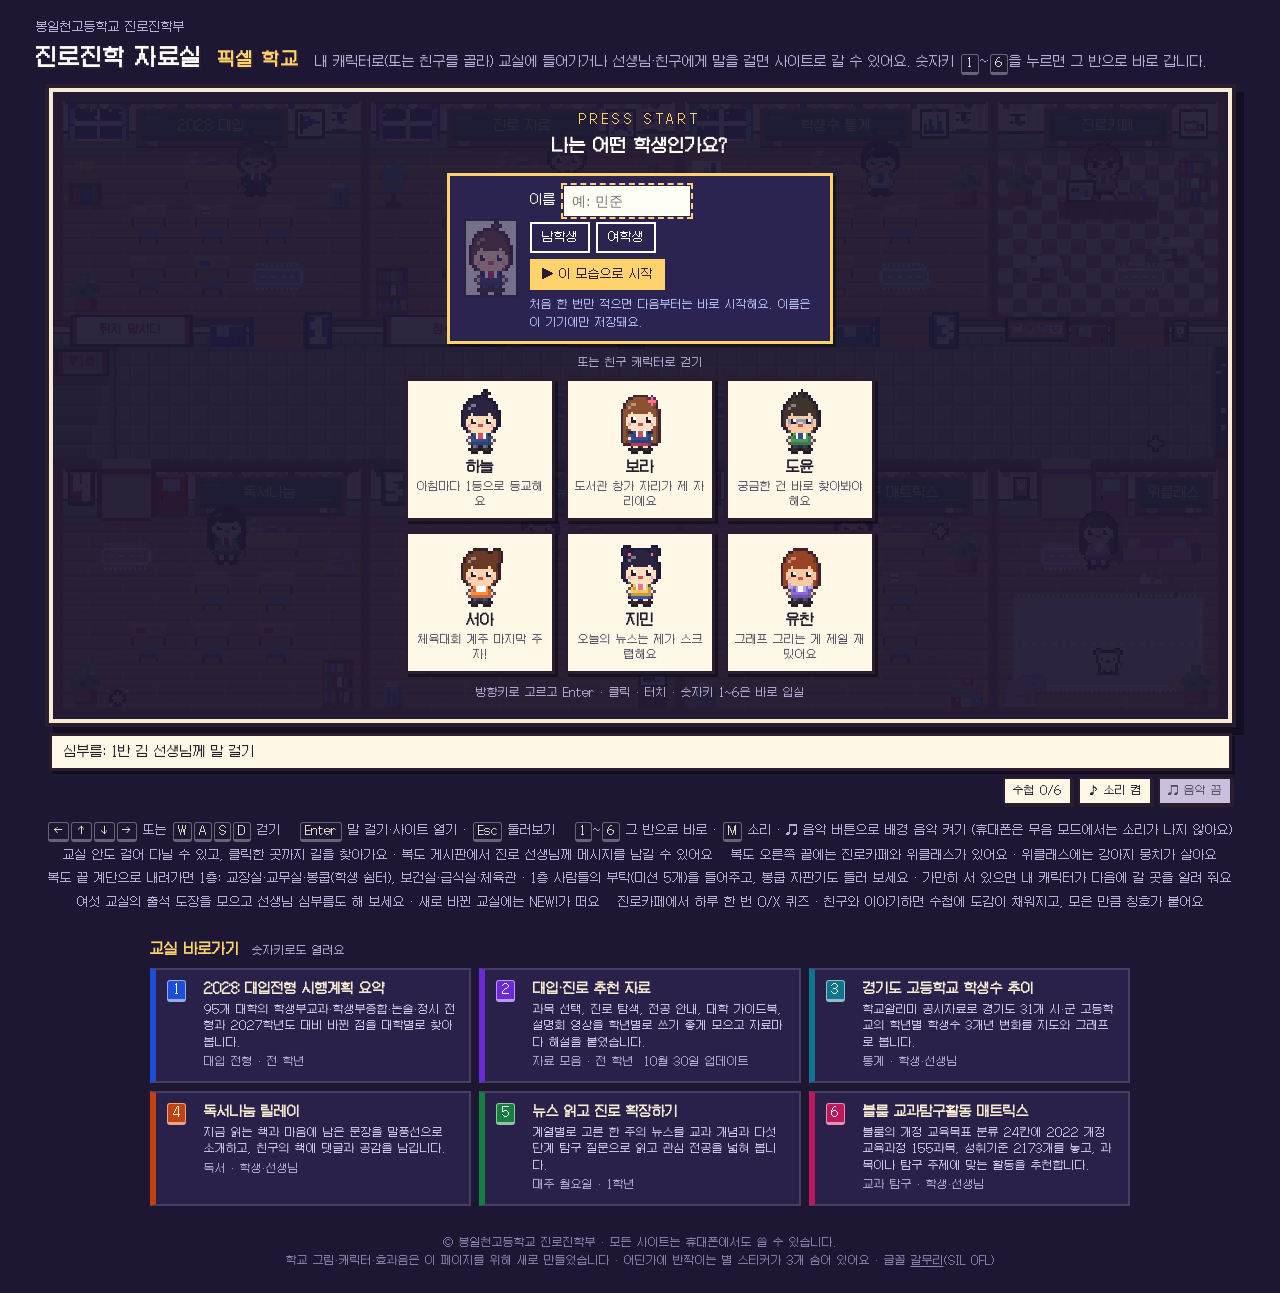
==== index.html @ 915bf300 "레슬링부 남학생·레슬링복, 2층 저녁은 선생님만·교실 불 켜기, 파비콘(쿠리만쥬 쌤)·미리보기 그림 갱신 Co-Authored-By: Claude Opus 5.5 <noreply@" ====
<!doctype html>
<html lang="ko">
<head>
<meta charset="utf-8">
<meta name="viewport" content="width=device-width, initial-scale=1, viewport-fit=cover">
<title>봉일천고 진로진학 자료실</title>
<meta name="description" content="봉일천고등학교 진로진학부가 만든 학생용 사이트 모음: 2028 대입전형 시행계획 요약, 대입·진로 추천 자료, 경기도 고등학교 학생수 추이, 뉴스 읽고 진로 확장하기, 독서나눔 릴레이, 블룸 교과탐구활동 매트릭스. 픽셀 학교 교실에 들어가면 각 사이트가 열립니다.">
<link rel="icon" href="/favicon.svg?v=2" type="image/svg+xml">
<link rel="icon" href="/favicon-32.png?v=2" sizes="32x32" type="image/png">
<link rel="apple-touch-icon" href="/apple-touch-icon.png?v=2">
<link rel="canonical" href="https://2023swhs3rd-a11y.github.io/">
<meta property="og:type" content="website">
<meta property="og:title" content="봉일천고 진로진학 자료실">
<meta property="og:description" content="픽셀 학교 교실 여섯 칸: 2028 대입전형 시행계획 요약 · 대입·진로 추천 자료 · 경기도 고등학교 학생수 추이 · 독서나눔 릴레이 · 뉴스 읽고 진로 확장하기 · 블룸 교과탐구활동 매트릭스">
<meta property="og:url" content="https://2023swhs3rd-a11y.github.io/">
<meta property="og:site_name" content="봉일천고 진로진학부">
<meta property="og:locale" content="ko_KR">
<meta property="og:image" content="https://2023swhs3rd-a11y.github.io/og.png?v=2">
<meta property="og:image:type" content="image/png">
<meta property="og:image:width" content="1200">
<meta property="og:image:height" content="630">
<meta property="og:image:alt" content="픽셀 학교 복도와 교실 여섯 칸(2028 대입, 진로 자료, 학생수 통계, 독서나눔, 뉴스 탐구, 탐구 매트릭스), 진로카페와 위클래스">
<meta name="twitter:card" content="summary_large_image">
<meta name="twitter:title" content="봉일천고 진로진학 자료실">
<meta name="twitter:description" content="픽셀 학교 교실에 들어가면 진로진학부가 만든 사이트 여섯 곳이 열립니다.">
<meta name="twitter:image" content="https://2023swhs3rd-a11y.github.io/og.png?v=2">
<script>
  // 예전 주소(루트 + #대학 등)로 들어온 링크는 그대로 2028 대시보드로 보낸다
  if (location.hash.length > 1) location.replace('/2028plan/' + location.hash);
</script>
<!-- 이 페이지가 불러올 수 있는 곳을 같은 주소와 게시판 메시지(구글 Apps Script)로만 묶어 둔다 -->
<meta http-equiv="Content-Security-Policy" content="default-src 'self'; script-src 'self' 'unsafe-inline'; style-src 'self' 'unsafe-inline'; img-src 'self' data:; font-src 'self'; media-src 'self' data:; connect-src 'self' https://script.google.com https://script.googleusercontent.com; form-action 'none'; base-uri 'none'; object-src 'none'">
<link rel="preload" href="/assets/school/fonts/galmuri11-subset.woff2?v=32" as="font" type="font/woff2" crossorigin>
<link rel="stylesheet" href="/assets/school/school.css?v=32">
</head>
<body>
<div class="page">
  <header class="top">
    <p class="school">봉일천고등학교 진로진학부</p>
    <h1>진로진학 자료실 <span>픽셀 학교</span></h1>
    <p class="lead">내 캐릭터로(또는 친구를 골라) 교실에 들어가거나 선생님·친구에게 말을 걸면 사이트로 갈 수 있어요. 숫자키 <kbd>1</kbd>~<kbd>6</kbd>을 누르면 그 반으로 바로 갑니다.</p>
  </header>

  <main>
    <div class="stage" id="stage" tabindex="0" aria-label="픽셀 학교 복도. 방향키로 걷고 교실 문 앞에서 Enter로 들어갑니다. 숫자키 1부터 6은 그 반 사이트를 바로 엽니다. 아래 교실 목록에서 열 수도 있습니다.">
      <canvas id="screen" aria-hidden="true"></canvas>
      <div class="labels" id="labels" aria-hidden="true"></div>
      <div class="nametag" id="nametag" hidden aria-hidden="true"></div>
      <div class="bubble me" id="mebub" hidden aria-hidden="true"></div>
      <div class="bubble mono" id="monobub" hidden aria-hidden="true"></div>

      <div class="dialog" id="dialog" role="dialog" aria-modal="false" aria-labelledby="dlg-title" hidden>
        <div class="dlg-face" id="dlg-face" aria-hidden="true"></div>
        <div class="dlg-body">
          <p class="dlg-say" id="dlg-say" aria-live="polite"></p>
          <p class="dlg-room"><span id="dlg-num"></span> <strong id="dlg-title"></strong> <small id="dlg-upd"></small></p>
          <p class="dlg-desc" id="dlg-desc"></p>
          <div class="dlg-btns">
            <button type="button" id="dlg-go">▶ 사이트 열기 <kbd>Enter</kbd></button>
            <button type="button" id="dlg-no">교실 둘러보기 <kbd>Esc</kbd></button>
            <button type="button" id="dlg-info" class="dlg-info" hidden></button>
            <a id="dlg-link" class="dlg-link" target="_blank" rel="noopener" hidden></a>
          </div>
        </div>
      </div>

      <!-- 1층 급식실 식단표 · 교무실 학사일정 달력. 자료는 GitHub Actions가 매일 NEIS에서 받아 둔 data/meal.json, data/schedule.json -->
      <div class="dialog board" id="board" role="dialog" aria-modal="false" aria-labelledby="board-title" hidden>
        <div class="dlg-body">
          <div class="board-head">
            <button type="button" id="board-prev" aria-label="이전">◀</button>
            <p class="dlg-say" id="board-title"></p>
            <button type="button" id="board-next" aria-label="다음">▶</button>
          </div>
          <div id="board-body" class="board-body"></div>
          <div class="dlg-btns">
            <button type="button" id="board-x">닫기 <kbd>Esc</kbd></button>
            <small class="board-foot" id="board-foot"></small>
          </div>
        </div>
      </div>

      <!-- 복도 게시판: 진로 선생님께 메시지 남기기. data-endpoint 에 구글 Apps Script 웹 앱 주소를 넣으면 구글 시트로 모인다(README 참고). -->
      <div class="dialog memo" id="memo" role="dialog" aria-modal="false" aria-labelledby="memo-title" hidden>
        <div class="dlg-face" id="memo-face" aria-hidden="true"></div>
        <form class="dlg-body" id="memo-form" data-endpoint="https://script.google.com/macros/s/AKfycbwUo7lggTz1ikjwmJNzRqC6mgYEwgsTDmvYMO8sZs7nG4zcj0rFazmLFVEPGqjuhMB-/exec" novalidate>
          <p class="dlg-say" id="memo-title">진로 선생님께 메시지 남기기</p>
          <p class="memo-note">궁금한 점, 상담하고 싶은 일, 사이트에 바라는 점을 적어 주세요. 진로 선생님만 읽어요. 전화번호·주소 같은 개인정보는 적지 마세요.</p>
          <label class="memo-field">이름 또는 학번 <small>(적지 않아도 돼요)</small>
            <input name="who" maxlength="30" autocomplete="off"></label>
          <label class="memo-field">메시지
            <textarea name="msg" maxlength="500" rows="3"></textarea></label>
          <input class="memo-hp" name="website" tabindex="-1" autocomplete="off" aria-hidden="true">
          <p class="memo-status" id="memo-status" role="status" aria-live="polite"></p>
          <div class="dlg-btns">
            <button type="submit" id="memo-send">✉ 보내기</button>
            <button type="button" id="memo-close">닫기 <kbd>Esc</kbd></button>
          </div>
        </form>
      </div>

      <div class="dialog notebook" id="notebook" role="dialog" aria-modal="false" aria-labelledby="note-title" hidden>
        <div class="dlg-body">
          <p class="dlg-say" id="note-title">내 수첩</p>
          <div id="note-body"></div>
          <div class="dlg-btns"><button type="button" id="note-close">닫기 <kbd>Esc</kbd></button></div>
        </div>
      </div>

      <div class="menu" id="menu" role="dialog" aria-labelledby="menu-title" hidden>
        <p class="menu-kicker">PRESS START</p>
        <h2 id="menu-title">나는 어떤 학생인가요?</h2>
        <form class="me-form" id="me-form" autocomplete="off">
          <canvas id="me-preview" width="18" height="26" aria-hidden="true"></canvas>
          <div class="me-fields">
            <label class="me-name">이름 <input id="me-name" type="text" maxlength="6" placeholder="예: 민준"></label>
            <div class="me-g" role="radiogroup" aria-label="성별">
              <button type="button" class="gbtn" data-g="m" role="radio" aria-checked="false">남학생</button>
              <button type="button" class="gbtn" data-g="f" role="radio" aria-checked="false">여학생</button>
            </div>
            <button type="submit" id="me-go" class="me-go">▶ 이 모습으로 시작</button>
            <p class="me-msg" id="me-msg">처음 한 번만 적으면 다음부터는 바로 시작해요. 이름은 이 기기에만 저장돼요.</p>
          </div>
        </form>
        <p class="menu-or">또는 친구 캐릭터로 걷기</p>
        <div class="kids" id="kids"></div>
        <p class="menu-hint">방향키로 고르고 Enter · 클릭 · 터치 · 숫자키 1~6은 바로 입실</p>
      </div>

      <div class="fade" id="fade" hidden><span id="fade-text">이동 중…</span></div>
    </div>
    <!-- 게임 화면 바로 아래: 작은 메시지창과 상태 줄(교실 화면을 가리지 않는다) -->
    <div class="hudbar" id="hudbar">
      <div class="msgline">
        <div class="toast" id="toast" role="status" hidden></div>
        <div class="quest" id="quest" hidden></div>
        <div class="msg-idle" id="msg-idle">방향키나 화면을 눌러 학교를 걸어 보세요.</div>
      </div>
      <div class="statline">
        <div class="stars" id="stars" hidden></div>
        <div class="hud-row" id="hud-row">
          <button class="hud" id="note" type="button" aria-controls="notebook">수첩</button>
          <button class="hud" id="sound" type="button" aria-pressed="true">♪ 소리 켬</button>
          <button class="hud off" id="bgm" type="button" aria-pressed="false">♫ 음악 끔</button>
          <button class="hud" id="change" type="button" hidden>학생 바꾸기</button>
        </div>
      </div>
    </div>

    <div class="pad" id="pad" aria-hidden="true">
      <div class="dpad">
        <button type="button" data-dir="up" class="u">▲</button>
        <button type="button" data-dir="left" class="l">◀</button>
        <button type="button" data-dir="right" class="r">▶</button>
        <button type="button" data-dir="down" class="d">▼</button>
      </div>
      <button type="button" class="abtn" id="abtn">A<small>확인</small></button>
    </div>

    <p class="help" id="help">
      <span><kbd>←</kbd><kbd>↑</kbd><kbd>↓</kbd><kbd>→</kbd> 또는 <kbd>W</kbd><kbd>A</kbd><kbd>S</kbd><kbd>D</kbd> 걷기</span>
      <span><kbd>Enter</kbd> 말 걸기·사이트 열기 · <kbd>Esc</kbd> 둘러보기</span>
      <span><kbd>1</kbd>~<kbd>6</kbd> 그 반으로 바로 · <kbd>M</kbd> 소리 · ♫ 음악 버튼으로 배경 음악 켜기 (휴대폰은 무음 모드에서는 소리가 나지 않아요)</span>
      <span>교실 안도 걸어 다닐 수 있고, 클릭한 곳까지 길을 찾아가요 · 복도 게시판에서 진로 선생님께 메시지를 남길 수 있어요</span>
      <span>복도 오른쪽 끝에는 진로카페와 위클래스가 있어요 · 위클래스에는 강아지 뭉치가 살아요</span>
      <span>복도 끝 계단으로 내려가면 1층: 교장실·교무실·봉쿱(학생 쉼터), 보건실·급식실·체육관 · 1층 사람들의 부탁(미션 5개)을 들어주고, 봉쿱 자판기도 들러 보세요 · 가만히 서 있으면 내 캐릭터가 다음에 갈 곳을 알려 줘요</span>
      <span>여섯 교실의 출석 도장을 모으고 선생님 심부름도 해 보세요 · 새로 바뀐 교실에는 NEW!가 떠요</span>
      <span>진로카페에서 하루 한 번 O/X 퀴즈 · 친구와 이야기하면 수첩에 도감이 채워지고, 모은 만큼 칭호가 붙어요</span>
    </p>

    <!-- 교실 목록: 게임 화면이 읽는 원본(주소·이름·설명·색·벽 그림)이자, 키보드·화면낭독기·스크립트 없는 환경의 바로가기.
         scripts/site_status.py(주간 상태 점검)가 a.card 와 h3, 아래 UPD 목록을 읽어 점검 대상을 정한다. -->
    <nav class="rooms" aria-label="교실 바로가기">
      <h2>교실 바로가기 <small>숫자키로도 열려요</small></h2>
      <ol id="rooms">
        <li><a class="card" href="/2028plan/" data-short="2028 대입" data-color="#1d4ed8" data-icon="pennant"><kbd>1</kbd><h3>2028 대입전형 시행계획 요약</h3><p>95개 대학의 학생부교과·학생부종합·논술·정시 전형과 2027학년도 대비 바뀐 점을 대학별로 찾아봅니다.</p><span class="meta">대입 전형 · 전 학년</span></a></li>
        <li><a class="card" href="/jinhak/" data-short="진로 자료" data-color="#6d28d9" data-icon="star"><kbd>2</kbd><h3>대입·진로 추천 자료</h3><p>과목 선택, 진로 탐색, 전공 안내, 대학 가이드북, 설명회 영상을 학년별로 쓰기 좋게 모으고 자료마다 해설을 붙였습니다.</p><span class="meta">자료 모음 · 전 학년</span></a></li>
        <li><a class="card" href="/gg-highschool-students/" data-short="학생수 통계" data-color="#0e7490" data-icon="chart"><kbd>3</kbd><h3>경기도 고등학교 학생수 추이</h3><p>학교알리미 공시자료로 경기도 31개 시·군 고등학교의 학년별 학생수 3개년 변화를 지도와 그래프로 봅니다.</p><span class="meta">통계 · 학생·선생님</span></a></li>
        <li><a class="card" href="/book/" data-extra="https://bonghs.dkyobobook.co.kr/main.ink" data-extra-label="전자도서관" data-short="독서나눔" data-color="#c2410c" data-icon="book"><kbd>4</kbd><h3>독서나눔 릴레이</h3><p>지금 읽는 책과 마음에 남은 문장을 말풍선으로 소개하고, 친구의 책에 댓글과 공감을 남깁니다.</p><span class="meta">독서 · 학생·선생님</span></a></li>
        <li><a class="card" href="/news/" data-short="뉴스 탐구" data-color="#15803d" data-icon="news"><kbd>5</kbd><h3>뉴스 읽고 진로 확장하기</h3><p>계열별로 고른 한 주의 뉴스를 교과 개념과 다섯 단계 탐구 질문으로 읽고 관심 전공을 넓혀 봅니다.</p><span class="meta">매주 월요일 · 1학년</span></a></li>
        <li><a class="card" href="/matrix/" data-short="탐구 매트릭스" data-color="#be185d" data-icon="pyramid"><kbd>6</kbd><h3>블룸 교과탐구활동 매트릭스</h3><p>블룸의 개정 교육목표 분류 24칸에 2022 개정 교육과정 155과목, 성취기준 2173개를 놓고, 과목이나 탐구 주제에 맞는 활동을 추천합니다.</p><span class="meta">교과 탐구 · 학생·선생님</span></a></li>
      </ol>
    </nav>
  </main>

  <footer class="foot">
    <p>© 봉일천고등학교 진로진학부 · 모든 사이트는 휴대폰에서도 쓸 수 있습니다.</p>
    <p>학교 그림·캐릭터·효과음은 이 페이지를 위해 새로 만들었습니다 · 어딘가에 반짝이는 별 스티커가 3개 숨어 있어요 · 글꼴 <a href="https://github.com/quiple/galmuri">갈무리</a>(SIL OFL)</p>
  </footer>
</div>
<script>
  // 사이트별 최신 업데이트 날짜. 모두 같은 주소의 공개 파일이라 외부 서비스가 필요 없다.
  // 읽은 날짜는 교실 목록에 붙이고(data-upd), 픽셀 학교 대화창도 같은 값을 보여 준다. 어느 하나를 읽지 못해도 그 교실만 날짜 없이 둔다.
  const UPD = {
    '/2028plan/': ['/2028plan/sitemap.xml', /<lastmod>(\d{4})-(\d{2})-(\d{2})/, '데이터 버전 기준일'],
    '/jinhak/': ['/jinhak/resources.json', /"updated":\s*"(\d{4})-(\d{2})-(\d{2})/, '자료 목록을 마지막으로 정리한 날'],
    '/gg-highschool-students/': ['/gg-highschool-students/data/db.json', /"collected":\s*"(\d{4})-(\d{2})-(\d{2})/, '학교알리미 자료를 마지막으로 모은 날'],
    '/news/': ['/news/data/index.json', /"date":\s*"(\d{4})-(\d{2})-(\d{2})/g, '가장 최근 호 발행일'],
    '/matrix/': ['/matrix/index.html', /id="version">업데이트 (\d{4})-(\d{2})-(\d{2})/, '매트릭스를 마지막으로 고친 날'],
    '/book/': ['/book/js/common.js', /VERSION\s*=\s*"[^"(]*\((\d{4})\.(\d{1,2})\.(\d{1,2})\)/, '게시판을 마지막으로 고친 날'],
  };
  const today = new Date(); today.setHours(0, 0, 0, 0);
  document.querySelectorAll('a.card').forEach(async (card) => {
    const src = UPD[card.getAttribute('href')];
    if (!src) return;
    try {
      const text = await (await fetch(src[0], { cache: 'no-cache' })).text();
      // 여러 개가 나오면(news의 호 목록) 가장 늦은 날짜
      const dates = [...text.matchAll(new RegExp(src[1].source, 'g'))].map((m) => new Date(+m[1], +m[2] - 1, +m[3]));
      if (!dates.length) return;
      const d = new Date(Math.max(...dates));
      const days = Math.round((today - d) / 864e5);
      const label = (days === 0 ? '오늘' : days === 1 ? '어제' : (d.getFullYear() === today.getFullYear() ? '' : d.getFullYear() + '년 ') + (d.getMonth() + 1) + '월 ' + d.getDate() + '일') + ' 업데이트';
      const el = document.createElement('span');
      el.className = 'upd' + (days <= 7 ? ' fresh' : '');
      el.title = src[2];
      el.textContent = label;
      card.dataset.upd = label;
      card.querySelector('.meta').appendChild(el);
    } catch (e) { /* 날짜 없이 둔다 */ }
  });
</script>
<script src="/assets/school/school.js?v=32"></script>
</body>
</html>
---- assets/school/school.css ----
/* 픽셀 학교(첫 화면 /) — 화면 틀과 겹쳐 놓는 글자(칠판 이름·대화창·캐릭터 고르기)와 교실 바로가기 목록
   게임 그림은 school.js가 캔버스에 직접 그린다. */
@font-face {
  font-family: "Galmuri11";
  src: url("fonts/galmuri11-subset.woff2?v=32") format("woff2");
  font-display: swap;
}
/* 급식 메뉴·학사일정처럼 날마다 바뀌는 글자용: 자주 쓰는 한글 2,350자(필요할 때만 받는다) */
@font-face {
  font-family: "Galmuri11 KO";
  src: url("fonts/galmuri11-ko.woff2?v=1") format("woff2");
  font-display: swap;
}

:root {
  --ink: #2b1d2e;
  --night: #1d1733;
  --night2: #29214a;
  --cream: #f6ead0;
  --paper: #fff8e6;
  --gold: #ffd36b;
  --muted: #b9add8;
  --pixel: "Galmuri11", "Galmuri11 KO", "Apple SD Gothic Neo", "Malgun Gothic", system-ui, sans-serif;
  color-scheme: dark;
}

* { box-sizing: border-box; }
html { -webkit-text-size-adjust: 100%; }
body {
  margin: 0;
  min-height: 100vh;
  background-color: var(--night);
  background-image:
    radial-gradient(1px 1px at 20px 30px, #ffffff55 50%, transparent 51%),
    radial-gradient(1px 1px at 90px 80px, #ffffff40 50%, transparent 51%),
    radial-gradient(1px 1px at 150px 20px, #ffffff33 50%, transparent 51%);
  background-size: 180px 120px;
  color: var(--cream);
  font-family: var(--pixel);
  font-size: 13px;
  line-height: 1.6;
}
a { color: var(--gold); }
kbd {
  display: inline-block; min-width: 1.6em; padding: 0 .35em; margin: 0 1px;
  border: 1px solid #ffffff55; border-bottom-width: 3px; border-radius: 3px;
  font-family: inherit; font-size: .92em; line-height: 1.5; text-align: center; color: var(--cream);
}

.page { max-width: 1240px; margin: 0 auto; padding: 0 16px 24px; }

/* 머리 */
.top { display: flex; flex-wrap: wrap; align-items: baseline; gap: 4px 16px; padding: 18px 0 12px; }
.top .school { order: -1; flex-basis: 100%; margin: 0; color: var(--muted); font-size: 12px; }
.top h1 { margin: 0; font-size: 22px; font-weight: 700; color: #fff; letter-spacing: .02em; text-shadow: 2px 2px 0 var(--ink); }
.top h1 span { margin-left: 6px; color: var(--gold); font-size: .8em; }
.top .lead { margin: 0; flex: 1 1 260px; color: var(--muted); }
.top .lead kbd { font-size: .85em; }

main { display: flex; flex-direction: column; align-items: center; }

/* 게임 화면 */
.stage {
  position: relative; flex: none;
  outline: none;
  border: 4px solid var(--cream);
  box-shadow: 0 0 0 4px var(--ink), 8px 8px 0 4px #00000055;
  background: #000;
  touch-action: none;
  user-select: none; -webkit-user-select: none; -webkit-tap-highlight-color: transparent;
}
.stage { --hud-h: 8px; }
/* 게임 화면 아래 상태 줄: 위는 작은 메시지창(알림 → 심부름 → 안내 순), 아래는 별·도장과 버튼 */
.hudbar { display: grid; gap: 6px; max-width: 100%; margin-top: 10px; }
.msgline { position: relative; min-height: 2.9em; display: flex; align-items: center; padding: 5px 12px;
  background: var(--paper); color: var(--ink); border: 3px solid var(--ink); box-shadow: 3px 3px 0 #00000066; font-size: 13px; line-height: 1.45; word-break: keep-all; }
.msgline .toast:not([hidden]) ~ .quest, .msgline .toast:not([hidden]) ~ .msg-idle, .msgline .quest:not([hidden]) ~ .msg-idle { display: none; }
.msg-idle { color: #6b5a72; }
.statline { display: flex; flex-wrap: wrap; align-items: center; justify-content: space-between; gap: 6px; }
.stage:focus-visible { border-color: var(--gold); }
.stage canvas {
  display: block; width: 100%; height: 100%;
  image-rendering: pixelated; image-rendering: crisp-edges;
}
.stage.pointing canvas { cursor: pointer; }

/* 칠판에 쓴 교실 이름 */
.labels { position: absolute; inset: 0; pointer-events: none; }
.chalk {
  position: absolute; display: flex; align-items: center; justify-content: center;
  color: #f4f1de; font-size: var(--chalk, 11px); line-height: 1; white-space: nowrap; overflow: hidden;
  text-shadow: 0 0 1px #f4f1de88;
}

.sign {
  position: absolute; display: flex; align-items: center; justify-content: center;
  color: #c2283c; font-size: var(--sign, 9px); font-weight: 700; line-height: 1; white-space: nowrap; overflow: hidden; letter-spacing: .02em;
}
.sign.dark { color: #4a2a10; }
/* 메시지창: 화면 아래(대화창과 같은 너비). 대화창이 떠 있을 때는 화면 가운데 */
.toast b { color: #c2283c; margin-right: 4px; }
.stars { padding: 2px 8px; background: var(--ink); color: var(--gold); border: 2px solid var(--gold); font-size: 11px; }
.quest .mtag { display: inline-block; padding: 0 6px; margin-right: 2px; border-radius: 4px; background: #e0475a; color: #fff; }
.stars[hidden], .toast[hidden], .quest[hidden], .newmark[hidden], .nametag[hidden] { display: none; }
.nametag { position: absolute; transform: translate(-50%, -100%); z-index: 1; pointer-events: none; padding: 0 4px; background: #2b1d2ecc; color: var(--gold); border: 1px solid var(--gold); font-size: max(9px, calc(var(--sign, 9px) * .75)); line-height: 1.3; white-space: nowrap; }
.notebook { max-height: calc(100% - var(--hud-h) - 8px); overflow: auto; }
.notebook .note-h { margin: 8px 0 2px; color: var(--gold); }
.notebook .note-list { list-style: none; margin: 0; padding: 0; display: grid; gap: 3px; font-size: 12px; }
.notebook .note-list li { display: flex; align-items: center; gap: 6px; }
.notebook .note-list canvas { width: 24px; height: 21px; image-rendering: pixelated; flex: none; background: #fffdf4; border: 1px solid #2b1d2e; }
.notebook .note-list li.unknown canvas { filter: brightness(0); opacity: .6; }
.notebook .note-foot { margin-top: 8px; font-size: 11px; color: #d6dcff; }
.newmark { position: absolute; transform: translate(-50%, -100%); z-index: 1; padding: 0 3px; background: #e0475a; color: #fff; border: 2px solid #2b1d2e; font-size: max(9px, calc(var(--sign, 9px) * .8)); line-height: 1.2; letter-spacing: .5px; }
@media (prefers-reduced-motion: no-preference) { .newmark { animation: blinknew 1s steps(2) infinite; } }
@keyframes blinknew { 50% { background: #ffd36b; color: #2b1d2e; } }
/* 버튼 줄은 맨 아래 오른쪽. 대화창·메시지창은 그 위에 띄워서 버튼을 가리지 않는다(휴대폰에서 학생 바꾸기가 안 눌리던 문제) */
.hud-row { display: flex; flex-wrap: wrap; justify-content: flex-end; gap: 6px; margin-left: auto; }
.hud {
  white-space: nowrap; padding: 3px 8px; border: 2px solid var(--ink); border-radius: 0;
  background: var(--paper); color: var(--ink); font: inherit; font-size: 11px; cursor: pointer;
  box-shadow: 2px 2px 0 var(--ink);
}
.hud:hover, .hud:focus-visible { background: var(--gold); outline: none; }
.hud.off { background: #c9c0dd; color: #5b4a63; }

/* 대화창 */
.dialog {
  position: absolute; left: 50%; bottom: 4%; z-index: 3; transform: translateX(-50%);
  width: min(92%, 560px); max-height: calc(100% - var(--hud-h) - 8px); box-sizing: border-box;
  padding: 10px 14px 12px;
  background: #1f2a5a; color: #fff;
  border: 3px solid #fff; border-radius: 4px;
  box-shadow: 0 0 0 3px var(--ink), 4px 4px 0 3px #00000066;
  font-size: 13px;
  display: flex; gap: 12px; align-items: flex-start;
}
/* 아래쪽 교실이면 대화창을 위에 띄워 교실을 가리지 않는다 */
.dialog.top { bottom: auto; top: 4%; }
.dlg-face { flex: none; width: 64px; height: 56px; padding: 2px; background: #fff8e6; border: 2px solid #fff; box-shadow: 0 0 0 2px var(--ink); }
.dlg-face canvas { display: block; width: 100%; height: 100%; image-rendering: pixelated; }
.dlg-body { flex: 1; min-width: 0; }
.dlg-room small { color: #b9c3ff; font-size: 11px; }
.dialog[hidden], .menu[hidden], .fade[hidden], .hud[hidden] { display: none; }
.dialog p { margin: 0; }
.dlg-say { color: var(--gold); min-height: 1.6em; }
.dlg-room { margin-top: 4px !important; font-size: 15px; }
.dlg-room span { display: inline-block; padding: 0 6px; margin-right: 4px; background: var(--room, #fff); color: #fff; border: 1px solid #fff; font-size: 12px; }
.dlg-desc { color: #d6dcff; }
.dlg-btns { display: flex; flex-wrap: wrap; gap: 8px; margin-top: 8px; }
.dlg-btns button {
  padding: 4px 10px; border: 2px solid #fff; border-radius: 0; background: transparent; color: #fff;
  font: inherit; cursor: pointer;
}
.dlg-btns button kbd { border-color: #ffffff66; font-size: 10px; }
.dlg-link { padding: 4px 10px; border: 2px solid #8fe3ff; color: #8fe3ff; text-decoration: none; }
.dlg-link:hover, .dlg-link:focus-visible { background: #8fe3ff; color: var(--ink); }
.dlg-link[hidden] { display: none; }
.dlg-info { border-color: #9ff0b0 !important; color: #9ff0b0 !important; }
.dlg-info[hidden] { display: none; }

/* 식단표·학사일정 판 */
.board { display: block; max-height: calc(100% - 12px); overflow: auto; top: 6px; bottom: auto; width: min(96%, 640px); }
.board-head { display: flex; align-items: center; gap: 8px; }
.board-head .dlg-say { flex: 1; text-align: center; color: var(--gold); }
.board-head button { padding: 2px 8px; border: 2px solid #fff; background: transparent; color: #fff; font: inherit; cursor: pointer; }
.board-body { margin-top: 6px; }
.board-empty { color: #d6dcff; padding: 16px 0; text-align: center; }
.board-week { display: grid; grid-template-columns: repeat(5, 1fr); gap: 6px; }
.board-day { padding: 4px 6px; background: #ffffff14; border: 1px solid #ffffff55; min-width: 0; }
.board-day.today { border: 2px solid var(--gold); background: #ffd36b22; }
.board-day ul { margin: 2px 0 0; padding: 0; list-style: none; font-size: 12px; line-height: 1.45; word-break: keep-all; }
.board-date { color: var(--gold); font-size: 12px; margin: 0; }
.board-kcal, .board-none { color: #b9c3ff; font-size: 11px; margin: 2px 0 0; }
.board-cal { display: grid; grid-template-columns: repeat(7, 1fr); gap: 2px; }
.board-wd { text-align: center; font-size: 11px; color: #b9c3ff; }
.board-cell { min-height: 40px; padding: 1px 3px; background: #ffffff10; border: 1px solid #ffffff33; font-size: 10px; line-height: 1.25; overflow: hidden; min-width: 0; }
.board-cell.blank { background: none; border-color: transparent; }
.board-cell b { display: block; font-weight: normal; font-size: 12px; }
.board-cell i { display: block; font-style: normal; color: #9ff0b0; white-space: nowrap; overflow: hidden; text-overflow: ellipsis; }
.board-cell.off b, .board-list .off b { color: #ff9a9a; }
.board-cell.sat b { color: #9ac8ff; }
.board-cell.today { border: 2px solid var(--gold); }
.board-list { margin: 8px 0 0; padding: 0; list-style: none; font-size: 12px; line-height: 1.6; }
.board-list b { font-weight: normal; color: var(--gold); margin-right: 4px; }
.board-foot { margin-left: auto; color: #b9c3ff; font-size: 10px; align-self: center; }
@media (max-width: 560px) {
  .board-week { grid-template-columns: 1fr 1fr; }
  .board-cell { min-height: 30px; }
  .board-cell i { display: none; }
  .board-cell.has b::after { content: '•'; color: #9ff0b0; margin-left: 2px; }
}
#dlg-go { background: var(--gold); color: var(--ink); border-color: var(--gold); animation: blink 1s steps(2) infinite; }
#dlg-go[hidden] { display: none; }
#dlg-go kbd { color: var(--ink); border-color: #2b1d2e66; }
.dlg-btns button:hover, .dlg-btns button:focus-visible { outline: 2px dashed #fff; outline-offset: 2px; }
@keyframes blink { 50% { box-shadow: 0 0 0 2px #fff; } }

/* 진로카페·위클래스 말풍선 */
.bubble {
  position: absolute; transform: translate(-50%, calc(-100% - 7px)); z-index: 1;
  width: max-content; max-width: 34%; padding: 3px 7px; white-space: normal; word-break: keep-all; text-align: center;
  background: #fffdf4; color: #2b1d2e; border: 2px solid #2b1d2e; border-radius: 6px;
  font-size: max(10px, calc(var(--sign, 9px) * .9)); line-height: 1.3; box-shadow: 2px 2px 0 #2b1d2e44;
}
.bubble::after {
  content: ''; position: absolute; left: clamp(8px, calc(50% + var(--tx, 0px)), calc(100% - 8px)); bottom: -7px; margin-left: -5px;
  border: 5px solid transparent; border-top-color: #2b1d2e; border-bottom: 0;
}
.bubble.wee { background: #fff0f5; }
.bubble.cafe { background: #fff6e8; }
.bubble[hidden] { display: none; }
.bubble.below { transform: translate(-50%, 7px); }
.bubble.me, .bubble.mono { width: max-content; }
.bubble.me { z-index: 2; background: #fff6c8; border-color: #8a5a10; max-width: 46%; }
.bubble.me::after { border-top-color: #8a5a10; }
.bubble.me.below::after { border-top-color: transparent; border-bottom-color: #8a5a10; }
.bubble.mono { background: #f4f1ea; color: #5a5060; border-style: dashed; font-style: italic; opacity: .92; }
.bubble.below::after { bottom: auto; top: -7px; border: 5px solid transparent; border-bottom-color: #2b1d2e; border-top: 0; }
@media (prefers-reduced-motion: no-preference) { .bubble { animation: bob 2s ease-in-out infinite; } }
@keyframes bob { 50% { transform: translate(-50%, calc(-100% - 9px)); } }
@keyframes bobdown { 50% { transform: translate(-50%, 9px); } }
@media (prefers-reduced-motion: no-preference) { .bubble.below { animation-name: bobdown; } }

/* 게시판 메시지 */
.memo { max-height: 92%; overflow: auto; }
.memo-note { color: #d6dcff; margin-top: 2px !important; }
.memo-field { display: block; margin-top: 6px; color: #fff; }
.memo-field small { color: #b9c3ff; font-size: 11px; }
.memo-field input, .memo-field textarea {
  display: block; width: 100%; box-sizing: border-box; margin-top: 2px; padding: 5px 7px;
  border: 2px solid #fff; border-radius: 0; background: #fffdf4; color: #2b1d2e;
  font: 14px/1.4 system-ui, -apple-system, "Apple SD Gothic Neo", "Malgun Gothic", sans-serif; resize: vertical;
}
.memo-field input:focus, .memo-field textarea:focus { outline: 2px dashed var(--gold); outline-offset: 1px; }
.memo-hp { position: absolute; left: -9999px; width: 1px; height: 1px; opacity: 0; }
.memo-status { min-height: 1.3em; margin-top: 4px !important; color: var(--gold); }
.memo-status.err { color: #ffb4b4; }
#memo-send { background: var(--gold); color: var(--ink); border-color: var(--gold); }
#memo-send:disabled { opacity: .6; cursor: wait; }

/* 캐릭터 고르기 */
.menu {
  position: absolute; inset: 0; z-index: 4; overflow: auto;
  display: flex; flex-direction: column; align-items: center; justify-content: flex-start;
  padding: 12px;
  background: #1d1733ee;
  text-align: center;
}
.menu > :first-child { margin-top: auto; }
.menu > :last-child { margin-bottom: auto; }
.menu-kicker { margin: 0; color: var(--gold); font-size: 12px; letter-spacing: .3em; animation: blink 1.2s steps(2) infinite; text-shadow: none; }
.menu h2 { margin: 4px 0 12px; font-size: 17px; color: #fff; text-shadow: 2px 2px 0 var(--ink); }
/* 내 캐릭터 만들기(처음 한 번) */
.me-form { display: flex; align-items: center; gap: 12px; margin: 0 0 10px; padding: 10px 14px; background: #2b2450; border: 3px solid var(--gold); box-shadow: 3px 3px 0 #00000066; text-align: left; }
#me-preview { width: 54px; height: 78px; image-rendering: pixelated; background: #fffdf4; border: 2px solid var(--ink); flex: none; }
.me-fields { display: grid; gap: 6px; min-width: 0; }
.me-name { display: flex; align-items: center; gap: 8px; color: #fff; font-size: 13px; }
.me-name input { width: 9em; padding: 4px 6px; border: 2px solid #fff; border-radius: 0; background: #fffdf4; color: var(--ink); font: 14px/1.3 system-ui, -apple-system, "Apple SD Gothic Neo", "Malgun Gothic", sans-serif; }
.me-name input:focus { outline: 2px dashed var(--gold); outline-offset: 1px; }
.me-g { display: flex; gap: 6px; }
.gbtn, .me-go { padding: 4px 10px; border: 2px solid #fff; border-radius: 0; background: transparent; color: #fff; font: inherit; font-size: 12px; cursor: pointer; }
.gbtn[aria-checked="true"] { background: #fff; color: var(--ink); }
.me-go { background: var(--gold); color: var(--ink); border-color: var(--gold); justify-self: start; }
.gbtn:focus-visible, .me-go:focus-visible { outline: 2px dashed var(--gold); outline-offset: 2px; }
.me-msg { margin: 0; color: #b9c3ff; font-size: 11px; max-width: 26em; }
.me-msg.err { color: #ffb4b4; }
.menu-or { margin: 0 0 6px; color: var(--muted); font-size: 11px; }
.kids { display: grid; grid-template-columns: repeat(3, minmax(0, 150px)); gap: 10px; }
.kid {
  display: flex; flex-direction: column; align-items: center; gap: 2px;
  padding: 8px 6px 8px; min-width: 0;
  background: var(--paper); color: var(--ink);
  border: 3px solid var(--ink); border-radius: 0; box-shadow: 3px 3px 0 #00000066;
  font: inherit; cursor: pointer;
}
.kid canvas { width: 45px; height: 65px; image-rendering: pixelated; }
.kid b { font-size: 14px; }
.kid small { font-size: 11px; color: #5b4a63; line-height: 1.35; }
.kid:hover, .kid:focus-visible, .kid.on { outline: none; background: var(--gold); transform: translate(-1px, -2px); }
.kid:focus-visible canvas, .kid:hover canvas { animation: hop .5s steps(2) infinite; }
@keyframes hop { 50% { transform: translateY(-3px); } }
.menu-hint { margin: 10px 0 0; color: var(--muted); font-size: 11px; }

.fade {
  position: absolute; inset: 0; z-index: 5; display: flex; align-items: center; justify-content: center;
  background: #000; color: #fff; animation: fadein .3s steps(4) both;
}
@keyframes fadein { from { opacity: 0; } to { opacity: 1; } }

/* 터치용 방향 패드 */
.pad { display: none; width: 100%; max-width: 520px; justify-content: space-between; align-items: center; padding: 14px 6px 0; }
body.touch .pad { display: flex; }
.dpad { position: relative; width: 132px; height: 132px; }
.dpad button, .abtn {
  position: absolute; width: 44px; height: 44px; padding: 0;
  border: 3px solid var(--ink); border-radius: 6px; background: var(--paper); color: var(--ink);
  font: inherit; font-size: 15px; box-shadow: 0 4px 0 var(--ink);
  touch-action: none; -webkit-tap-highlight-color: transparent; user-select: none; -webkit-user-select: none;
}
.dpad button.on, .abtn.on { transform: translateY(3px); box-shadow: 0 1px 0 var(--ink); background: var(--gold); }
.dpad .u { left: 44px; top: 0; }
.dpad .l { left: 0; top: 44px; }
.dpad .r { left: 88px; top: 44px; }
.dpad .d { left: 44px; top: 88px; }
.abtn { position: static; width: 64px; height: 64px; border-radius: 50%; background: #e2574c; color: #fff; font-size: 20px; line-height: 1; display: flex; flex-direction: column; align-items: center; justify-content: center; }
.abtn small { font-size: 10px; }

/* 가로로 놓은 휴대폰·태블릿: 방향 패드는 왼쪽 아래, A 버튼은 오른쪽 아래 칸(--side 너비)에 둔다 */
body.touch.land .pad { position: fixed; left: 0; right: 0; bottom: 10px; max-width: none; padding: 0 calc((var(--side) - 132px) / 2); pointer-events: none; z-index: 10; }
body.touch.land .pad > * { pointer-events: auto; }
/* 아래 교실 목록으로 내려가 게임 화면이 거의 안 보이면 떠 있는 버튼들을 숨긴다 */
body.touch.land.stage-off .pad, body.touch.land-phone.stage-off .hudbar { visibility: hidden; }
body.touch.land .abtn { margin-right: calc((132px - 64px) / 2); }
/* 가로 휴대폰: 제목은 숨기고, 메시지창과 버튼은 오른쪽 칸 위에 세로로 */
body.touch.land-phone .top, body.touch.land-phone .help { display: none; }
body.touch.land-phone main { padding-top: 6px; }
body.touch.land-phone .hudbar { position: fixed; top: 6px; right: 6px; width: calc(var(--side) - 12px); max-height: calc(100vh - 100px); margin: 0; gap: 4px; z-index: 9; align-content: start; }
body.touch.land-phone .msgline { min-height: 0; align-items: flex-start; padding: 4px 6px; font-size: 11px; line-height: 1.35; max-height: 9.6em; overflow-y: auto; }
body.touch.land-phone .statline { flex-direction: column; align-items: stretch; gap: 4px; }
body.touch.land-phone .hud-row { display: grid; grid-template-columns: 1fr; gap: 3px; }
body.touch.land-phone .hud { min-height: 28px; padding: 3px 4px; font-size: 11px; }
body.touch.land-phone .stars { text-align: center; }
body.touch.land-phone .pad { bottom: 6px; padding: 0 calc((var(--side) - 108px) / 2); }
body.touch.land-phone .dpad { width: 108px; height: 108px; }
body.touch.land-phone .dpad button { width: 36px; height: 36px; font-size: 13px; }
body.touch.land-phone .dpad .u { left: 36px; top: 0; }
body.touch.land-phone .dpad .l { left: 0; top: 36px; }
body.touch.land-phone .dpad .r { left: 72px; top: 36px; }
body.touch.land-phone .dpad .d { left: 36px; top: 72px; }
body.touch.land-phone .abtn { width: 56px; height: 56px; font-size: 17px; margin-right: calc((108px - 56px) / 2); }

.help { display: flex; flex-wrap: wrap; justify-content: center; gap: 4px 18px; margin: 16px 0 0; color: var(--muted); font-size: 12px; text-align: center; }
body.touch .help { display: none; }
body.touch .hud { min-height: 36px; padding: 6px 9px; font-size: 12px; white-space: nowrap; }

/* 교실 바로가기 */
.rooms { width: 100%; max-width: 980px; margin-top: 26px; }
.rooms h2 { margin: 0 0 8px; font-size: 14px; color: var(--gold); }
.rooms ol { display: grid; grid-template-columns: repeat(auto-fill, minmax(280px, 1fr)); gap: 8px; margin: 0; padding: 0; list-style: none; }
.rooms h2 small { margin-left: 6px; color: var(--muted); font-size: 11px; font-weight: 400; }
.rooms a {
  display: flex; flex-direction: column; gap: 2px; height: 100%; padding: 9px 12px 10px 48px; position: relative;
  background: var(--night2); color: var(--cream); text-decoration: none;
  border: 2px solid #ffffff22; border-left: 6px solid var(--c, #fff);
}
.rooms a kbd { position: absolute; left: 10px; top: 10px; background: var(--c); border-color: #ffffff88; color: #fff; }
.rooms a h3 { margin: 0; font-size: 13px; }
.rooms a p { margin: 0; color: #d7cfee; font-size: 11px; line-height: 1.5; }
.rooms .meta { display: flex; flex-wrap: wrap; gap: 4px 10px; color: var(--muted); font-size: 11px; }
.rooms .upd { color: #b9add8; }
.rooms .upd.fresh { color: var(--gold); }
.rooms .upd.fresh::before { content: "● "; color: var(--c); }
.rooms a:hover, .rooms a:focus-visible { border-color: var(--gold); border-left-color: var(--c, #fff); outline: none; }

.foot { margin-top: 28px; color: #8f84b3; font-size: 11px; text-align: center; }
.foot p { margin: 0; }
.foot a { color: inherit; }

@media (max-width: 520px) {
  .top { padding-top: 12px; }
  .top h1 { font-size: 19px; }
  .top .lead { font-size: 12px; }
  .kids { grid-template-columns: repeat(2, minmax(0, 140px)); gap: 8px; }
  .kid { padding: 6px 4px; }
  .kid canvas { width: 45px; height: 65px; }
  .dlg-face { width: 40px; height: 35px; }
  .kid small { display: none; }
  .menu h2 { font-size: 14px; margin-bottom: 8px; }
  .dialog { font-size: 12px; padding: 8px 10px 10px; }
  .dlg-room { font-size: 13px; }
  .dlg-desc, .memo-note { display: none; }
  .memo-field textarea { min-height: 3.2em; }
  .dlg-btns button kbd { display: none; }
}
@media (prefers-reduced-motion: reduce) {
  *, *::before, *::after { animation: none !important; transition: none !important; }
}
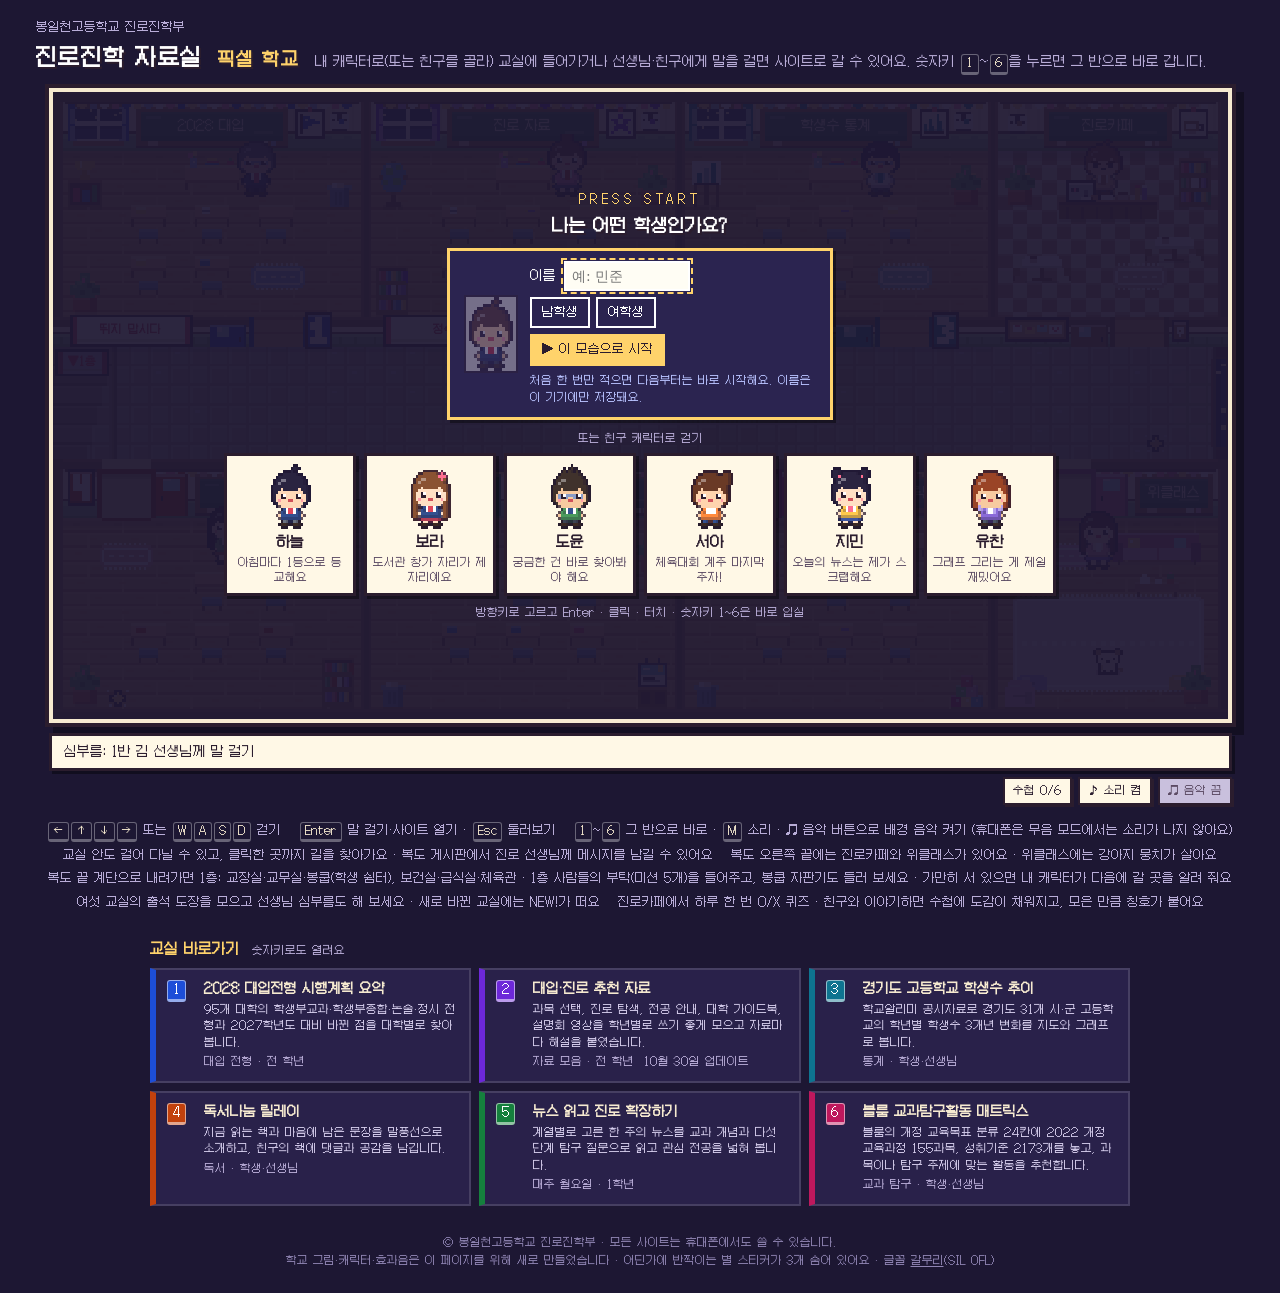
==== commit c20fc528: "캐릭터 고르기 화면: 태블릿·휴대폰에서 스크롤 없이 한눈에 - 터치 기기에서는 게임 화면 칸에 가두지 않고 화면 전체에 펼침 - 넓은 화면은 친구 여섯 명을 한 줄로, 낮은 화면은" ====
--- a/index.html
+++ b/index.html
@@ -30,8 +30,8 @@
 </script>
 <!-- 이 페이지가 불러올 수 있는 곳을 같은 주소와 게시판 메시지(구글 Apps Script)로만 묶어 둔다 -->
 <meta http-equiv="Content-Security-Policy" content="default-src 'self'; script-src 'self' 'unsafe-inline'; style-src 'self' 'unsafe-inline'; img-src 'self' data:; font-src 'self'; media-src 'self' data:; connect-src 'self' https://script.google.com https://script.googleusercontent.com; form-action 'none'; base-uri 'none'; object-src 'none'">
-<link rel="preload" href="/assets/school/fonts/galmuri11-subset.woff2?v=32" as="font" type="font/woff2" crossorigin>
-<link rel="stylesheet" href="/assets/school/school.css?v=32">
+<link rel="preload" href="/assets/school/fonts/galmuri11-subset.woff2?v=33" as="font" type="font/woff2" crossorigin>
+<link rel="stylesheet" href="/assets/school/school.css?v=33">
 </head>
 <body>
 <div class="page">
@@ -220,6 +220,6 @@
     } catch (e) { /* 날짜 없이 둔다 */ }
   });
 </script>
-<script src="/assets/school/school.js?v=32"></script>
+<script src="/assets/school/school.js?v=33"></script>
 </body>
 </html>
--- a/assets/school/school.css
+++ b/assets/school/school.css
@@ -2,7 +2,7 @@
    게임 그림은 school.js가 캔버스에 직접 그린다. */
 @font-face {
   font-family: "Galmuri11";
-  src: url("fonts/galmuri11-subset.woff2?v=32") format("woff2");
+  src: url("fonts/galmuri11-subset.woff2?v=33") format("woff2");
   font-display: swap;
 }
 /* 급식 메뉴·학사일정처럼 날마다 바뀌는 글자용: 자주 쓰는 한글 2,350자(필요할 때만 받는다) */
@@ -375,3 +375,38 @@
 @media (prefers-reduced-motion: reduce) {
   *, *::before, *::after { animation: none !important; transition: none !important; }
 }
+
+/* 캐릭터 고르기 화면: 스크롤 없이 한눈에 보이게 */
+/* 넓은 화면(데스크톱·태블릿 가로): 친구 여섯 명을 한 줄로 */
+@media (min-width: 1000px) {
+  .kids { grid-template-columns: repeat(6, minmax(0, 132px)); gap: 8px; }
+  .menu h2 { margin-bottom: 8px; }
+  .menu-hint { margin-top: 8px; }
+}
+/* 터치 기기: 게임 화면 칸에 가두지 않고 화면 전체에 펼친다 */
+body.touch .menu { position: fixed; z-index: 30; background: #1d1733f7; padding: 10px 12px; }
+/* 화면이 낮은 기기(작은 휴대폰 세로): 설명 줄을 줄인다 */
+@media (max-height: 700px) {
+  body.touch .menu h2 { margin: 2px 0 6px; }
+  body.touch .me-form { padding: 6px 10px; margin-bottom: 6px; gap: 8px; }
+  body.touch .me-msg, body.touch .menu-hint, body.touch .kid small { display: none; }
+  body.touch .kids { gap: 6px; }
+  body.touch .kid { padding: 4px; }
+}
+@media (max-height: 600px) {
+  body.touch .menu-kicker { display: none; }
+  body.touch .kid canvas { width: 36px; height: 52px; }
+  body.touch #me-preview { width: 36px; height: 52px; }
+  body.touch .kid b { font-size: 12px; }
+}
+/* 휴대폰 가로(아주 낮은 화면): 왼쪽에 내 캐릭터, 오른쪽에 친구들 */
+@media (max-height: 480px) and (orientation: landscape) {
+  body.touch .menu:not([hidden]) { display: grid; grid-template-columns: auto auto; grid-template-rows: auto auto 1fr; column-gap: 16px; justify-content: center; align-content: center; align-items: start; }
+  body.touch .menu > :first-child, body.touch .menu > :last-child { margin-top: 0; margin-bottom: 0; }
+  body.touch .menu h2 { grid-column: 1 / -1; font-size: 14px; margin: 0 0 6px; }
+  body.touch .me-form { grid-column: 1; grid-row: 2 / 4; margin: 0; align-self: center; }
+  body.touch .menu-or { grid-column: 2; grid-row: 2; margin: 0 0 4px; }
+  body.touch .kids { grid-column: 2; grid-row: 3; grid-template-columns: repeat(3, minmax(0, 96px)); }
+  body.touch .kid canvas { width: 27px; height: 39px; }
+  body.touch .kid { gap: 0; padding: 3px; }
+}
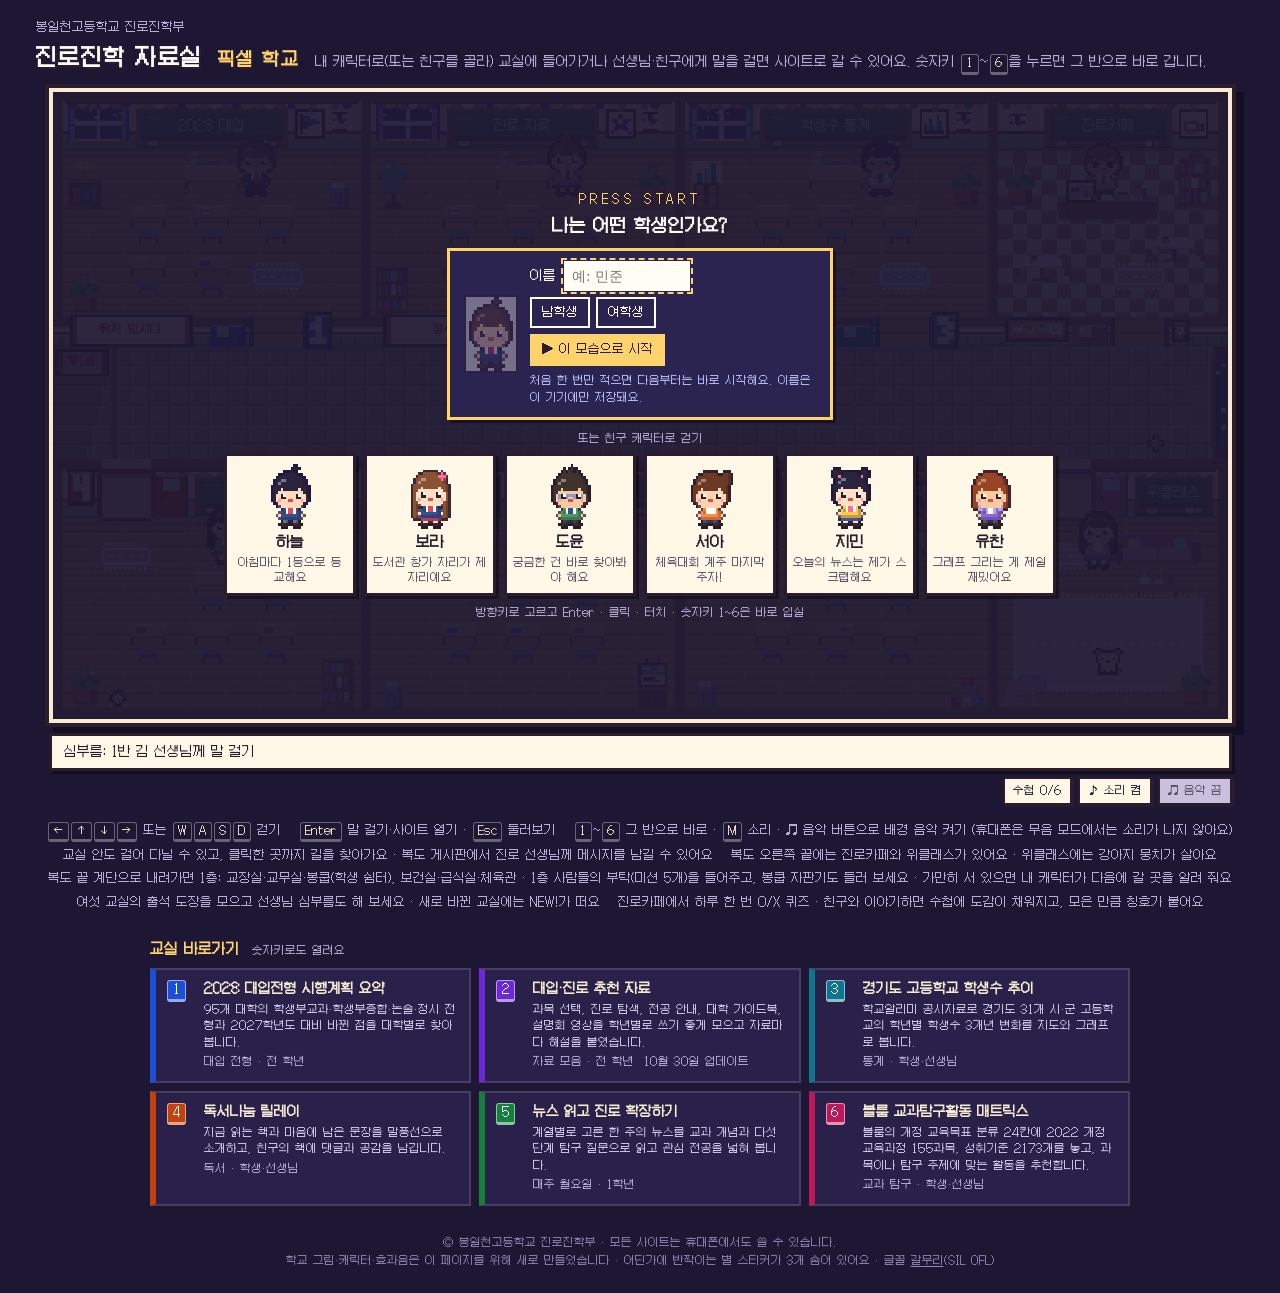
==== commit 865b46bb: "가로 태블릿: 제목을 숨기고 방향 패드를 줄여 교실 화면을 화면 너비 가득 Co-Authored-By: Claude Opus 5.5 <noreply@anthropic.com> Cl" ====
--- a/index.html
+++ b/index.html
@@ -30,8 +30,8 @@
 </script>
 <!-- 이 페이지가 불러올 수 있는 곳을 같은 주소와 게시판 메시지(구글 Apps Script)로만 묶어 둔다 -->
 <meta http-equiv="Content-Security-Policy" content="default-src 'self'; script-src 'self' 'unsafe-inline'; style-src 'self' 'unsafe-inline'; img-src 'self' data:; font-src 'self'; media-src 'self' data:; connect-src 'self' https://script.google.com https://script.googleusercontent.com; form-action 'none'; base-uri 'none'; object-src 'none'">
-<link rel="preload" href="/assets/school/fonts/galmuri11-subset.woff2?v=33" as="font" type="font/woff2" crossorigin>
-<link rel="stylesheet" href="/assets/school/school.css?v=33">
+<link rel="preload" href="/assets/school/fonts/galmuri11-subset.woff2?v=34" as="font" type="font/woff2" crossorigin>
+<link rel="stylesheet" href="/assets/school/school.css?v=34">
 </head>
 <body>
 <div class="page">
@@ -220,6 +220,6 @@
     } catch (e) { /* 날짜 없이 둔다 */ }
   });
 </script>
-<script src="/assets/school/school.js?v=33"></script>
+<script src="/assets/school/school.js?v=34"></script>
 </body>
 </html>
--- a/assets/school/school.css
+++ b/assets/school/school.css
@@ -2,7 +2,7 @@
    게임 그림은 school.js가 캔버스에 직접 그린다. */
 @font-face {
   font-family: "Galmuri11";
-  src: url("fonts/galmuri11-subset.woff2?v=33") format("woff2");
+  src: url("fonts/galmuri11-subset.woff2?v=34") format("woff2");
   font-display: swap;
 }
 /* 급식 메뉴·학사일정처럼 날마다 바뀌는 글자용: 자주 쓰는 한글 2,350자(필요할 때만 받는다) */
@@ -312,22 +312,22 @@
 body.touch.land.stage-off .pad, body.touch.land-phone.stage-off .hudbar { visibility: hidden; }
 body.touch.land .abtn { margin-right: calc((132px - 64px) / 2); }
 /* 가로 휴대폰: 제목은 숨기고, 메시지창과 버튼은 오른쪽 칸 위에 세로로 */
-body.touch.land-phone .top, body.touch.land-phone .help { display: none; }
-body.touch.land-phone main { padding-top: 6px; }
+body.touch.land-phone .top, body.touch.land-phone .help, body.touch.land-tab .top { display: none; }
+body.touch.land-phone main, body.touch.land-tab main { padding-top: 6px; }
 body.touch.land-phone .hudbar { position: fixed; top: 6px; right: 6px; width: calc(var(--side) - 12px); max-height: calc(100vh - 100px); margin: 0; gap: 4px; z-index: 9; align-content: start; }
 body.touch.land-phone .msgline { min-height: 0; align-items: flex-start; padding: 4px 6px; font-size: 11px; line-height: 1.35; max-height: 9.6em; overflow-y: auto; }
 body.touch.land-phone .statline { flex-direction: column; align-items: stretch; gap: 4px; }
 body.touch.land-phone .hud-row { display: grid; grid-template-columns: 1fr; gap: 3px; }
 body.touch.land-phone .hud { min-height: 28px; padding: 3px 4px; font-size: 11px; }
 body.touch.land-phone .stars { text-align: center; }
-body.touch.land-phone .pad { bottom: 6px; padding: 0 calc((var(--side) - 108px) / 2); }
-body.touch.land-phone .dpad { width: 108px; height: 108px; }
-body.touch.land-phone .dpad button { width: 36px; height: 36px; font-size: 13px; }
-body.touch.land-phone .dpad .u { left: 36px; top: 0; }
-body.touch.land-phone .dpad .l { left: 0; top: 36px; }
-body.touch.land-phone .dpad .r { left: 72px; top: 36px; }
-body.touch.land-phone .dpad .d { left: 36px; top: 72px; }
-body.touch.land-phone .abtn { width: 56px; height: 56px; font-size: 17px; margin-right: calc((108px - 56px) / 2); }
+body.touch.land-phone .pad, body.touch.land-tab .pad { bottom: 6px; padding: 0 calc((var(--side) - 108px) / 2); }
+body.touch.land-phone .dpad, body.touch.land-tab .dpad { width: 108px; height: 108px; }
+body.touch.land-phone .dpad button, body.touch.land-tab .dpad button { width: 36px; height: 36px; font-size: 13px; }
+body.touch.land-phone .dpad .u, body.touch.land-tab .dpad .u { left: 36px; top: 0; }
+body.touch.land-phone .dpad .l, body.touch.land-tab .dpad .l { left: 0; top: 36px; }
+body.touch.land-phone .dpad .r, body.touch.land-tab .dpad .r { left: 72px; top: 36px; }
+body.touch.land-phone .dpad .d, body.touch.land-tab .dpad .d { left: 36px; top: 72px; }
+body.touch.land-phone .abtn, body.touch.land-tab .abtn { width: 56px; height: 56px; font-size: 17px; margin-right: calc((108px - 56px) / 2); }
 
 .help { display: flex; flex-wrap: wrap; justify-content: center; gap: 4px 18px; margin: 16px 0 0; color: var(--muted); font-size: 12px; text-align: center; }
 body.touch .help { display: none; }
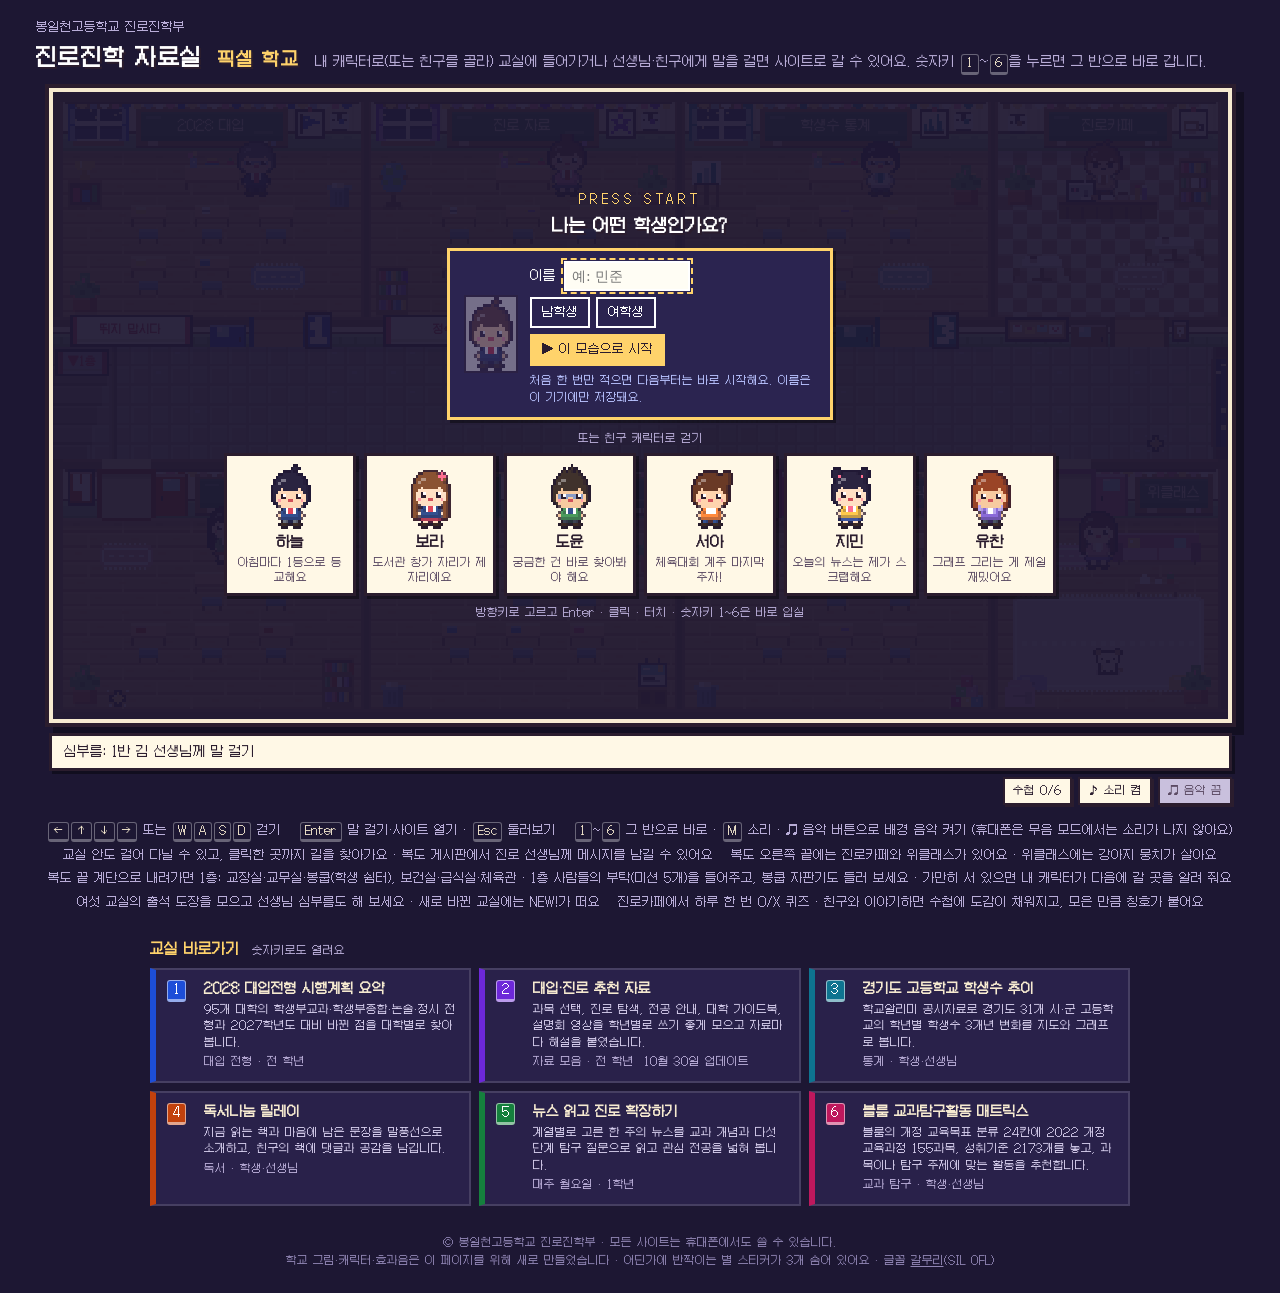
==== commit e131b04e: "진로카페 대화창에 진로 빌드업 맵 탐구 보고서(/report/) 바로가기 추가 - 진로카페 대화창에 "진로 빌드업 맵 탐구 보고서 열기 (새 창)" 버튼 - 오늘의 O/X 퀴즈가 " ====
--- a/index.html
+++ b/index.html
@@ -30,8 +30,8 @@
 </script>
 <!-- 이 페이지가 불러올 수 있는 곳을 같은 주소와 게시판 메시지(구글 Apps Script)로만 묶어 둔다 -->
 <meta http-equiv="Content-Security-Policy" content="default-src 'self'; script-src 'self' 'unsafe-inline'; style-src 'self' 'unsafe-inline'; img-src 'self' data:; font-src 'self'; media-src 'self' data:; connect-src 'self' https://script.google.com https://script.googleusercontent.com; form-action 'none'; base-uri 'none'; object-src 'none'">
-<link rel="preload" href="/assets/school/fonts/galmuri11-subset.woff2?v=34" as="font" type="font/woff2" crossorigin>
-<link rel="stylesheet" href="/assets/school/school.css?v=34">
+<link rel="preload" href="/assets/school/fonts/galmuri11-subset.woff2?v=35" as="font" type="font/woff2" crossorigin>
+<link rel="stylesheet" href="/assets/school/school.css?v=35">
 </head>
 <body>
 <div class="page">
@@ -220,6 +220,6 @@
     } catch (e) { /* 날짜 없이 둔다 */ }
   });
 </script>
-<script src="/assets/school/school.js?v=34"></script>
+<script src="/assets/school/school.js?v=35"></script>
 </body>
 </html>
--- a/assets/school/school.css
+++ b/assets/school/school.css
@@ -2,7 +2,7 @@
    게임 그림은 school.js가 캔버스에 직접 그린다. */
 @font-face {
   font-family: "Galmuri11";
-  src: url("fonts/galmuri11-subset.woff2?v=34") format("woff2");
+  src: url("fonts/galmuri11-subset.woff2?v=35") format("woff2");
   font-display: swap;
 }
 /* 급식 메뉴·학사일정처럼 날마다 바뀌는 글자용: 자주 쓰는 한글 2,350자(필요할 때만 받는다) */
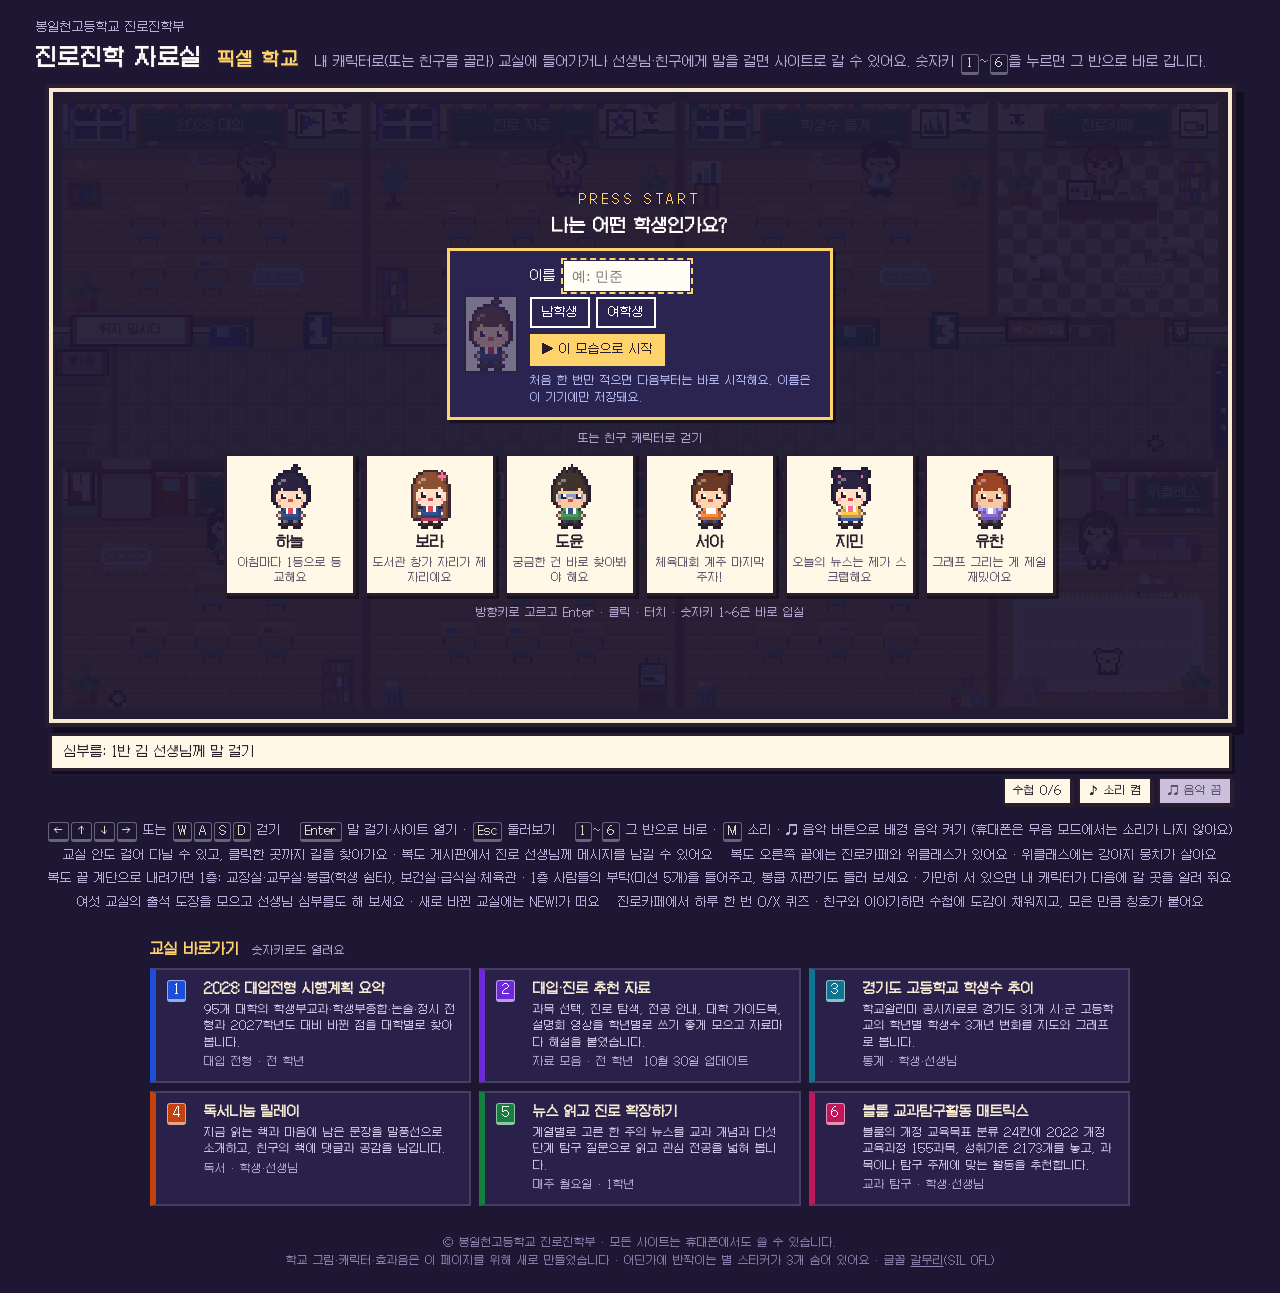
==== commit acfe2149: "쿠리만쥬 쌤 대사와 O/X 퀴즈 늘리기 - 진로카페 대사 8줄, 혼잣말 4줄, 말풍선 3개 추가 - 오늘의 O/X 퀴즈 8개 → 12개 (교과전형, 5등급제, 영어 절대평가, 진로" ====
--- a/index.html
+++ b/index.html
@@ -30,8 +30,8 @@
 </script>
 <!-- 이 페이지가 불러올 수 있는 곳을 같은 주소와 게시판 메시지(구글 Apps Script)로만 묶어 둔다 -->
 <meta http-equiv="Content-Security-Policy" content="default-src 'self'; script-src 'self' 'unsafe-inline'; style-src 'self' 'unsafe-inline'; img-src 'self' data:; font-src 'self'; media-src 'self' data:; connect-src 'self' https://script.google.com https://script.googleusercontent.com; form-action 'none'; base-uri 'none'; object-src 'none'">
-<link rel="preload" href="/assets/school/fonts/galmuri11-subset.woff2?v=35" as="font" type="font/woff2" crossorigin>
-<link rel="stylesheet" href="/assets/school/school.css?v=35">
+<link rel="preload" href="/assets/school/fonts/galmuri11-subset.woff2?v=36" as="font" type="font/woff2" crossorigin>
+<link rel="stylesheet" href="/assets/school/school.css?v=36">
 </head>
 <body>
 <div class="page">
@@ -220,6 +220,6 @@
     } catch (e) { /* 날짜 없이 둔다 */ }
   });
 </script>
-<script src="/assets/school/school.js?v=35"></script>
+<script src="/assets/school/school.js?v=36"></script>
 </body>
 </html>
--- a/assets/school/school.css
+++ b/assets/school/school.css
@@ -2,7 +2,7 @@
    게임 그림은 school.js가 캔버스에 직접 그린다. */
 @font-face {
   font-family: "Galmuri11";
-  src: url("fonts/galmuri11-subset.woff2?v=35") format("woff2");
+  src: url("fonts/galmuri11-subset.woff2?v=36") format("woff2");
   font-display: swap;
 }
 /* 급식 메뉴·학사일정처럼 날마다 바뀌는 글자용: 자주 쓰는 한글 2,350자(필요할 때만 받는다) */
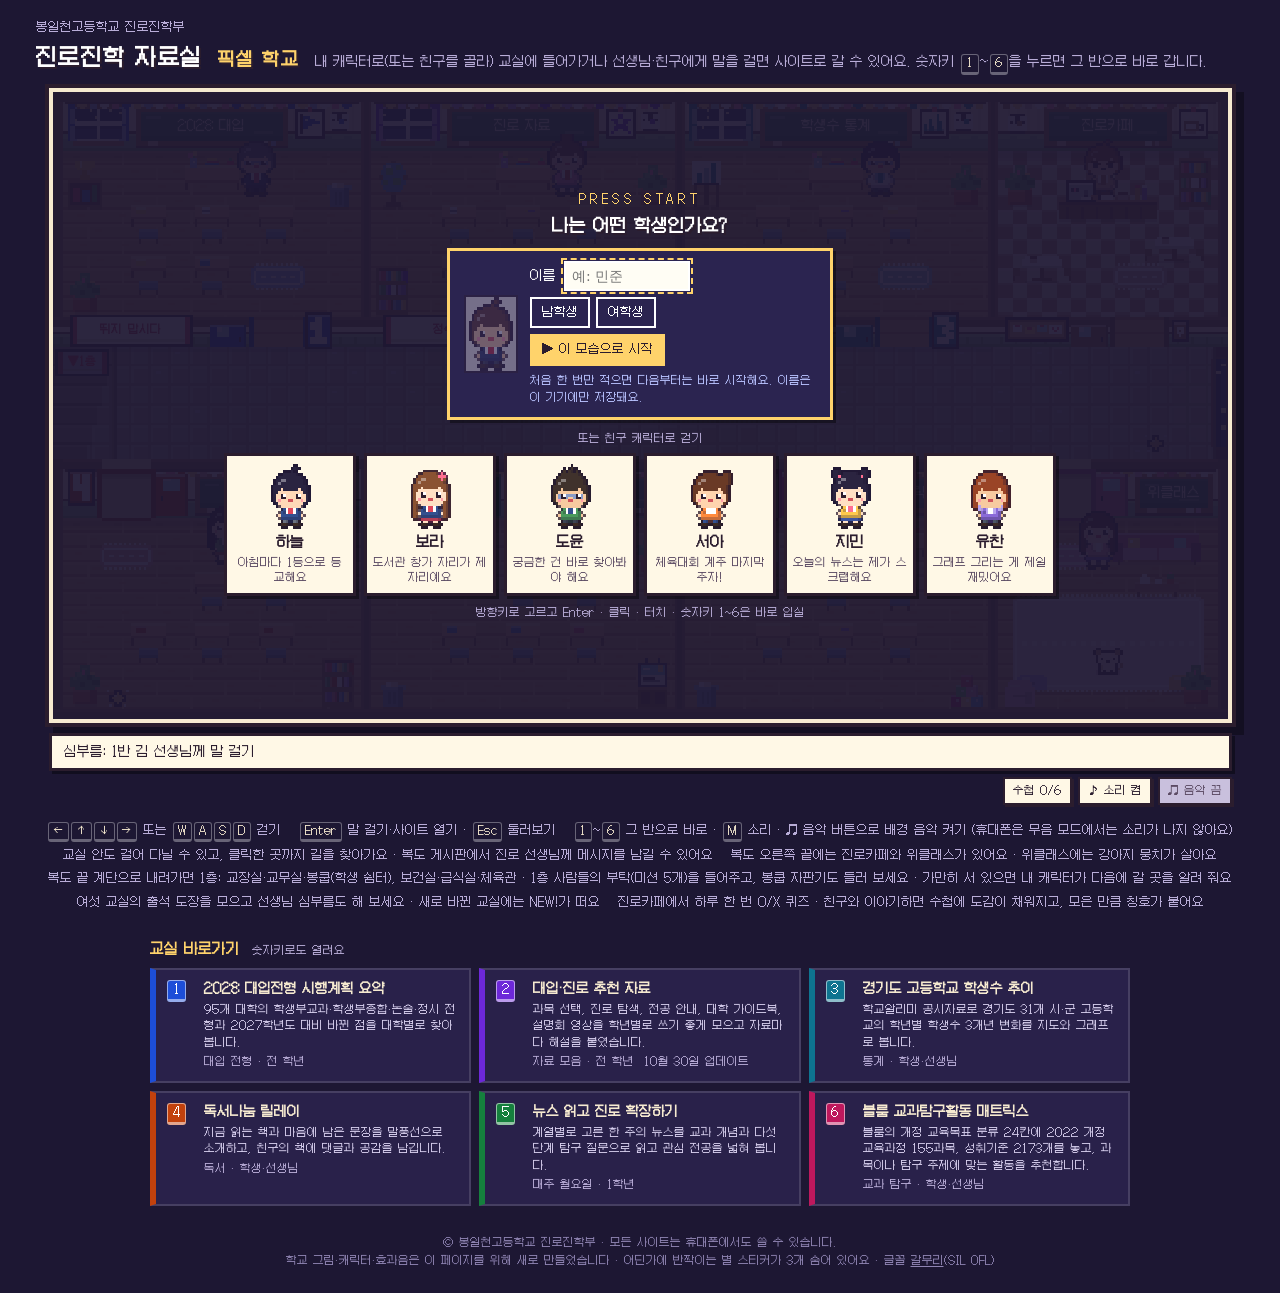
==== commit d3ae925d: "진로카페에 상담 예약 버튼, 쿠리만쥬 쌤 대사 대폭 추가 - 진로카페 대화창에 "진로 상담 예약하기 (새 창)" 버튼 (/reserve/) - 대화 40줄(상담 예약·진로 탐색·카" ====
--- a/index.html
+++ b/index.html
@@ -30,8 +30,8 @@
 </script>
 <!-- 이 페이지가 불러올 수 있는 곳을 같은 주소와 게시판 메시지(구글 Apps Script)로만 묶어 둔다 -->
 <meta http-equiv="Content-Security-Policy" content="default-src 'self'; script-src 'self' 'unsafe-inline'; style-src 'self' 'unsafe-inline'; img-src 'self' data:; font-src 'self'; media-src 'self' data:; connect-src 'self' https://script.google.com https://script.googleusercontent.com; form-action 'none'; base-uri 'none'; object-src 'none'">
-<link rel="preload" href="/assets/school/fonts/galmuri11-subset.woff2?v=36" as="font" type="font/woff2" crossorigin>
-<link rel="stylesheet" href="/assets/school/school.css?v=36">
+<link rel="preload" href="/assets/school/fonts/galmuri11-subset.woff2?v=37" as="font" type="font/woff2" crossorigin>
+<link rel="stylesheet" href="/assets/school/school.css?v=37">
 </head>
 <body>
 <div class="page">
@@ -59,6 +59,7 @@
             <button type="button" id="dlg-go">▶ 사이트 열기 <kbd>Enter</kbd></button>
             <button type="button" id="dlg-no">교실 둘러보기 <kbd>Esc</kbd></button>
             <button type="button" id="dlg-info" class="dlg-info" hidden></button>
+            <a id="dlg-link2" class="dlg-link dlg-reserve" target="_blank" rel="noopener" hidden></a>
             <a id="dlg-link" class="dlg-link" target="_blank" rel="noopener" hidden></a>
           </div>
         </div>
@@ -220,6 +221,6 @@
     } catch (e) { /* 날짜 없이 둔다 */ }
   });
 </script>
-<script src="/assets/school/school.js?v=36"></script>
+<script src="/assets/school/school.js?v=37"></script>
 </body>
 </html>
--- a/assets/school/school.css
+++ b/assets/school/school.css
@@ -2,7 +2,7 @@
    게임 그림은 school.js가 캔버스에 직접 그린다. */
 @font-face {
   font-family: "Galmuri11";
-  src: url("fonts/galmuri11-subset.woff2?v=36") format("woff2");
+  src: url("fonts/galmuri11-subset.woff2?v=37") format("woff2");
   font-display: swap;
 }
 /* 급식 메뉴·학사일정처럼 날마다 바뀌는 글자용: 자주 쓰는 한글 2,350자(필요할 때만 받는다) */
@@ -155,6 +155,8 @@
 .dlg-link { padding: 4px 10px; border: 2px solid #8fe3ff; color: #8fe3ff; text-decoration: none; }
 .dlg-link:hover, .dlg-link:focus-visible { background: #8fe3ff; color: var(--ink); }
 .dlg-link[hidden] { display: none; }
+.dlg-reserve { border-color: #ffd36b; color: #ffd36b; }
+.dlg-reserve:hover, .dlg-reserve:focus-visible { background: #ffd36b; color: var(--ink); }
 .dlg-info { border-color: #9ff0b0 !important; color: #9ff0b0 !important; }
 .dlg-info[hidden] { display: none; }
 
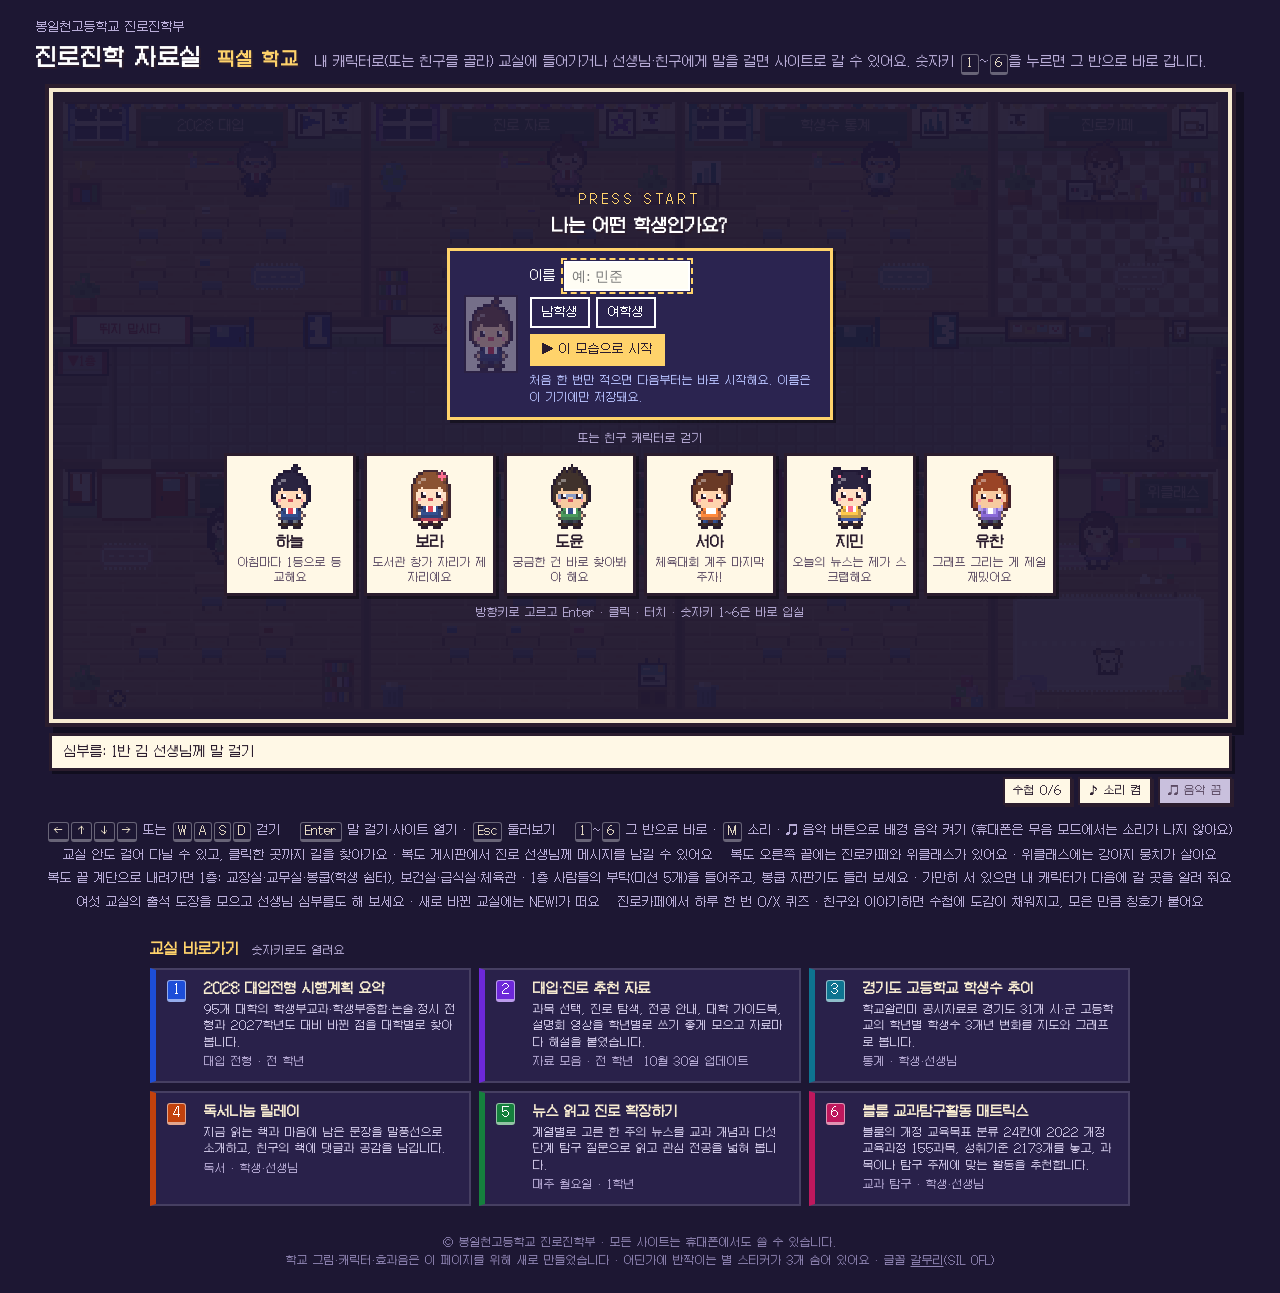
==== commit ab4f4de7: "다른 저장소 README의 공통 약속 반영 - README: 바로 가기, 사이트와 첫 화면 연결 표, 사이트 공통 약속, 보안·개인정보 절 추가, 글꼴 명령 U+266B 보완 - " ====
--- a/index.html
+++ b/index.html
@@ -30,8 +30,8 @@
 </script>
 <!-- 이 페이지가 불러올 수 있는 곳을 같은 주소와 게시판 메시지(구글 Apps Script)로만 묶어 둔다 -->
 <meta http-equiv="Content-Security-Policy" content="default-src 'self'; script-src 'self' 'unsafe-inline'; style-src 'self' 'unsafe-inline'; img-src 'self' data:; font-src 'self'; media-src 'self' data:; connect-src 'self' https://script.google.com https://script.googleusercontent.com; form-action 'none'; base-uri 'none'; object-src 'none'">
-<link rel="preload" href="/assets/school/fonts/galmuri11-subset.woff2?v=37" as="font" type="font/woff2" crossorigin>
-<link rel="stylesheet" href="/assets/school/school.css?v=37">
+<link rel="preload" href="/assets/school/fonts/galmuri11-subset.woff2?v=38" as="font" type="font/woff2" crossorigin>
+<link rel="stylesheet" href="/assets/school/school.css?v=38">
 </head>
 <body>
 <div class="page">
@@ -221,6 +221,6 @@
     } catch (e) { /* 날짜 없이 둔다 */ }
   });
 </script>
-<script src="/assets/school/school.js?v=37"></script>
+<script src="/assets/school/school.js?v=38"></script>
 </body>
 </html>
--- a/assets/school/school.css
+++ b/assets/school/school.css
@@ -2,7 +2,7 @@
    게임 그림은 school.js가 캔버스에 직접 그린다. */
 @font-face {
   font-family: "Galmuri11";
-  src: url("fonts/galmuri11-subset.woff2?v=37") format("woff2");
+  src: url("fonts/galmuri11-subset.woff2?v=38") format("woff2");
   font-display: swap;
 }
 /* 급식 메뉴·학사일정처럼 날마다 바뀌는 글자용: 자주 쓰는 한글 2,350자(필요할 때만 받는다) */
